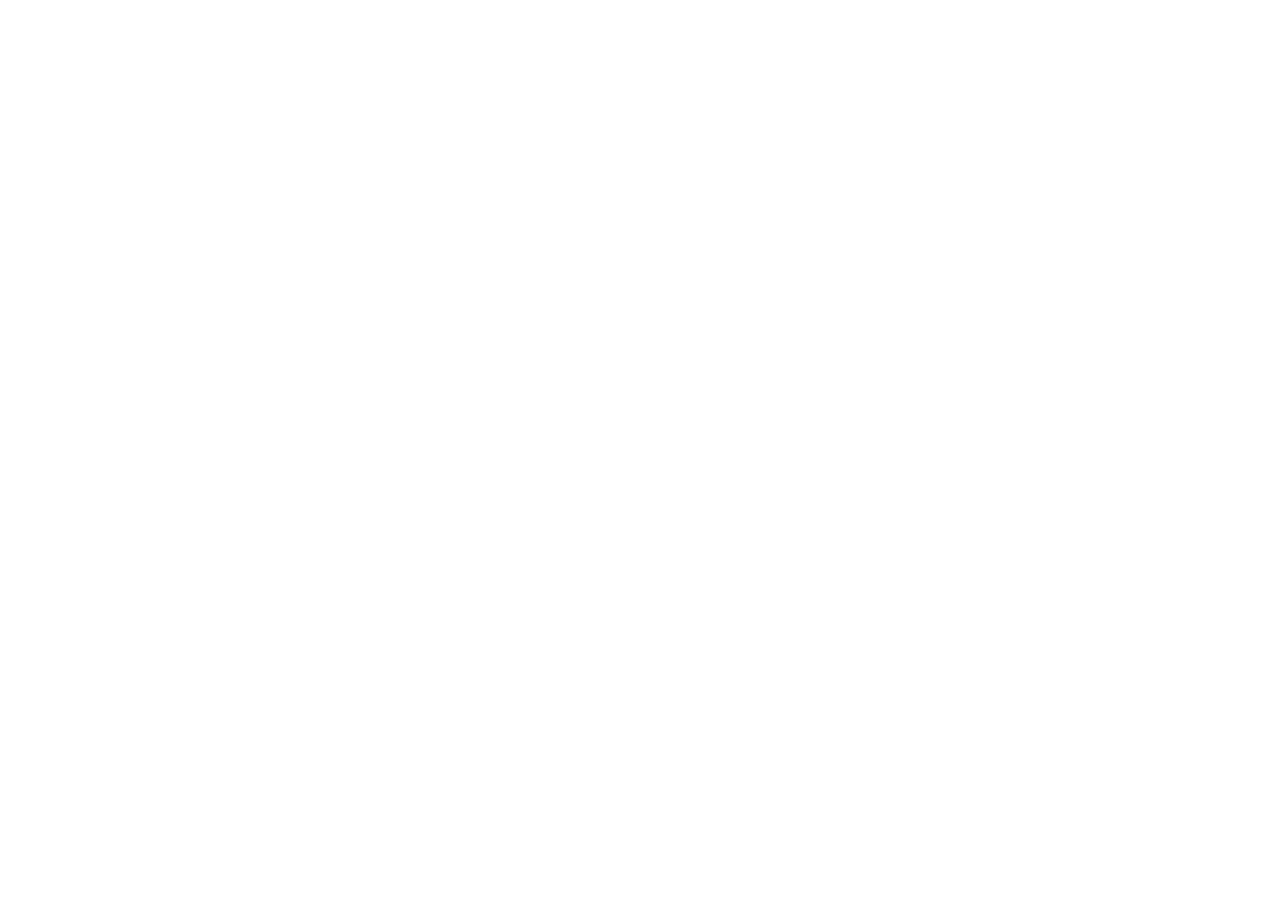
==== index.html @ cc47d5aa "Create index.html" ====
<!DOCTYPE html>
<html lang="en">
<head>
    <meta charset="UTF-8">
    <meta name="viewport" content="width=device-width, initial-scale=1.0">
    <title>prosjekt</title>
</head>
<body>
    
</body>
</html>
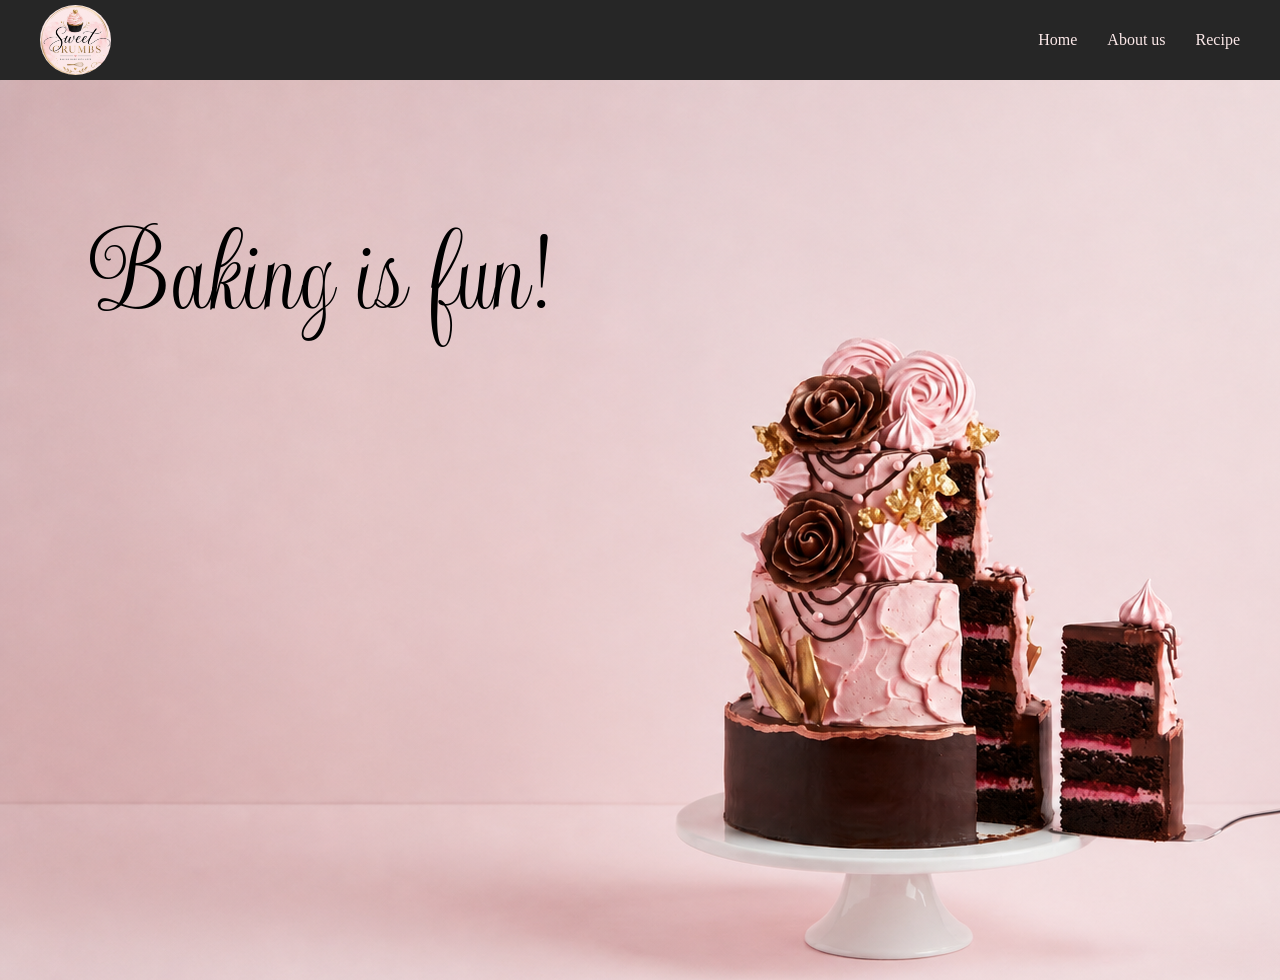
==== commit 1e04e418: "hero glemte litt å commite.. men jeg har satt bakgrunnsbilde i heroen og h1 til bilde. i tillegg job" ====
--- a/index.html
+++ b/index.html
@@ -1,11 +1,30 @@
 <!DOCTYPE html>
 <html lang="en">
+
 <head>
     <meta charset="UTF-8">
     <meta name="viewport" content="width=device-width, initial-scale=1.0">
     <title>prosjekt</title>
+    <link rel="stylesheet" href="style.css">
+    <link rel="preconnect" href="https://fonts.googleapis.com">
+    <link rel="preconnect" href="https://fonts.gstatic.com" crossorigin>
+    <link href="https://fonts.googleapis.com/css2?family=Updock&display=swap" rel="stylesheet">
 </head>
+
 <body>
-    
+    <header class="header">
+        <img src="bilder/logo.jpg" alt="Logo" class="logo">
+        <nav>
+            <a href="#">Home</a>
+            <a href="#">About us</a>
+            <a href="#">Recipe</a>
+        </nav>
+    </header>
+
+    <section class="hero">
+        <h1>Baking is fun!</h1>
+    </section>
+
 </body>
+
 </html>
--- a/style.css
+++ b/style.css
@@ -0,0 +1,54 @@
+* {
+    box-sizing: border-box;
+    margin: 0;
+    padding: 0;
+}
+
+.header {
+  display: flex;
+  justify-content: space-between;
+  align-items: center;
+  padding: 0 40px;
+  height: 80px;
+  background-color: rgb(38, 38, 38);
+}
+
+.logo {
+  height: 70px;
+  width: auto;
+  border-radius: 50%;
+}
+
+nav {
+  display: flex;
+  gap: 30px;
+}
+
+nav a {
+  text-decoration: none;
+  color: rgb(252, 233, 233);
+  font-size: 1rem;
+}
+
+nav a:hover {
+  color: rgb(252, 233, 233);
+  text-decoration: underline;
+}
+
+.hero {
+    height: 100vh;
+    background-image: url(bilder/hero.png);
+
+}
+
+h1 {
+    font-size: 100px;
+    font-family: "Updock", cursive;
+    font-weight: 400;
+    font-style: normal;
+    padding-left: 90px;
+    padding-top: 120px;
+    font-size: 120px;
+    background-position: center;
+    background-repeat: no-repeat;
+}
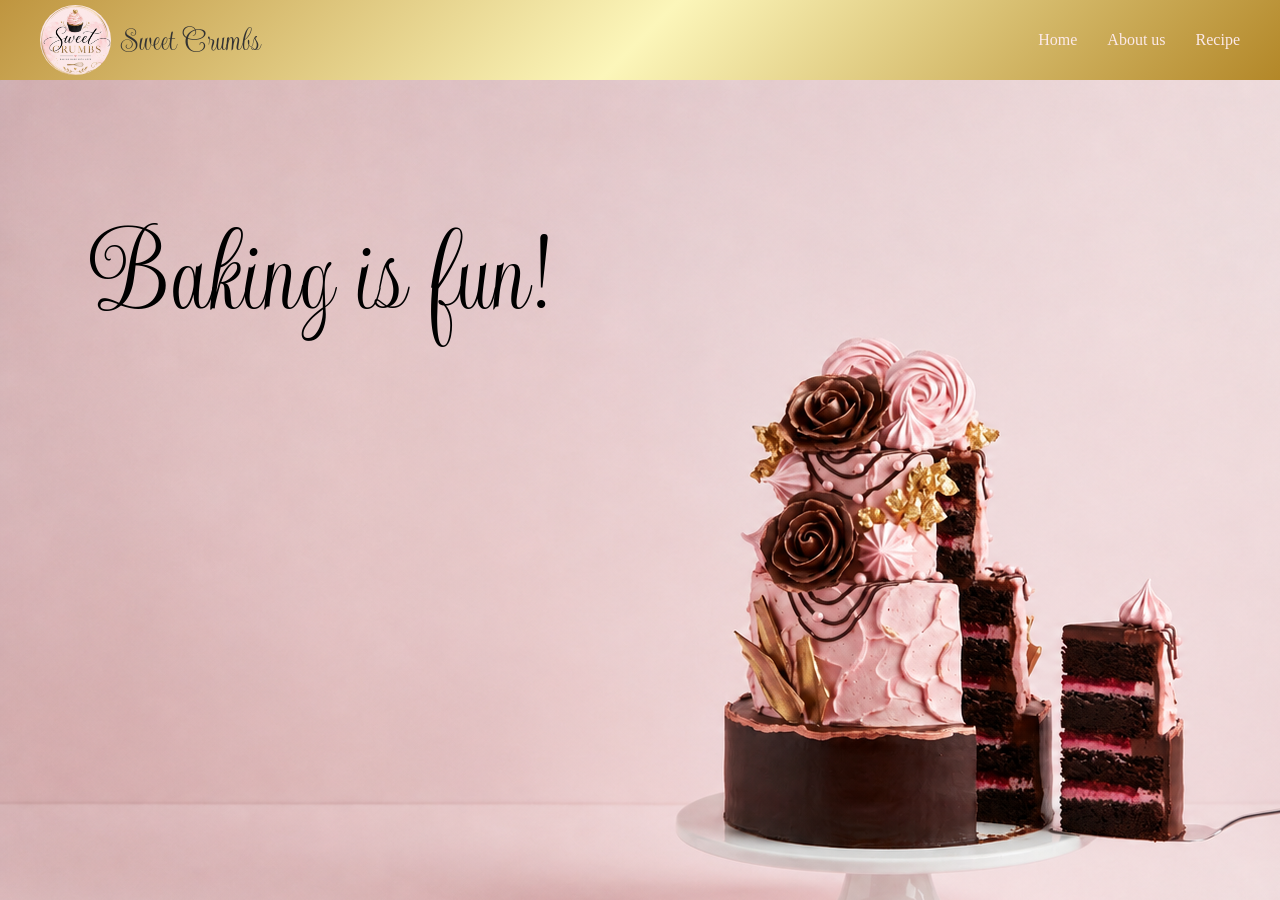
==== commit 5f506e95: "fiks på header osv" ====
--- a/index.html
+++ b/index.html
@@ -13,7 +13,10 @@
 
 <body>
     <header class="header">
-        <img src="bilder/logo.jpg" alt="Logo" class="logo">
+        <div class="logo-group">
+            <img src="bilder/logo.jpg" alt="Logo" class="logo">
+            <span class="logo-text">Sweet Crumbs</span>
+        </div>
         <nav>
             <a href="#">Home</a>
             <a href="#">About us</a>
--- a/style.css
+++ b/style.css
@@ -5,40 +5,53 @@
 }
 
 .header {
-  display: flex;
-  justify-content: space-between;
-  align-items: center;
-  padding: 0 40px;
-  height: 80px;
-  background-color: rgb(38, 38, 38);
+    display: flex;
+    justify-content: space-between;
+    align-items: center;
+    padding: 0 40px;
+    height: 80px;
+    background: linear-gradient(135deg, #BF953F, #FCF6BA, #B38728);
+}
+
+.logo-group {
+    display: flex;
+    align-items: center;
+    gap: 10px;
+}
+
+.logo-text {
+    font-size: 35px;
+    color: #333;
+    font-family: "Updock", cursive;
+    font-weight: 400;
+    font-style: normal;
 }
 
 .logo {
-  height: 70px;
-  width: auto;
-  border-radius: 50%;
+    height: 70px;
+    width: auto;
+    border-radius: 50%;
 }
 
 nav {
-  display: flex;
-  gap: 30px;
+    display: flex;
+    gap: 30px;
 }
 
 nav a {
-  text-decoration: none;
-  color: rgb(252, 233, 233);
-  font-size: 1rem;
+    text-decoration: none;
+    color: rgb(252, 233, 233);
+    font-size: 1rem;
 }
 
 nav a:hover {
-  color: rgb(252, 233, 233);
-  text-decoration: underline;
+    color: rgb(252, 233, 233);
+    text-decoration: underline;
 }
 
 .hero {
-    height: 100vh;
+    height: calc(100vh - 80px);
     background-image: url(bilder/hero.png);
-
 }
 
 h1 {
@@ -51,4 +64,4 @@
     font-size: 120px;
     background-position: center;
     background-repeat: no-repeat;
-}
+}
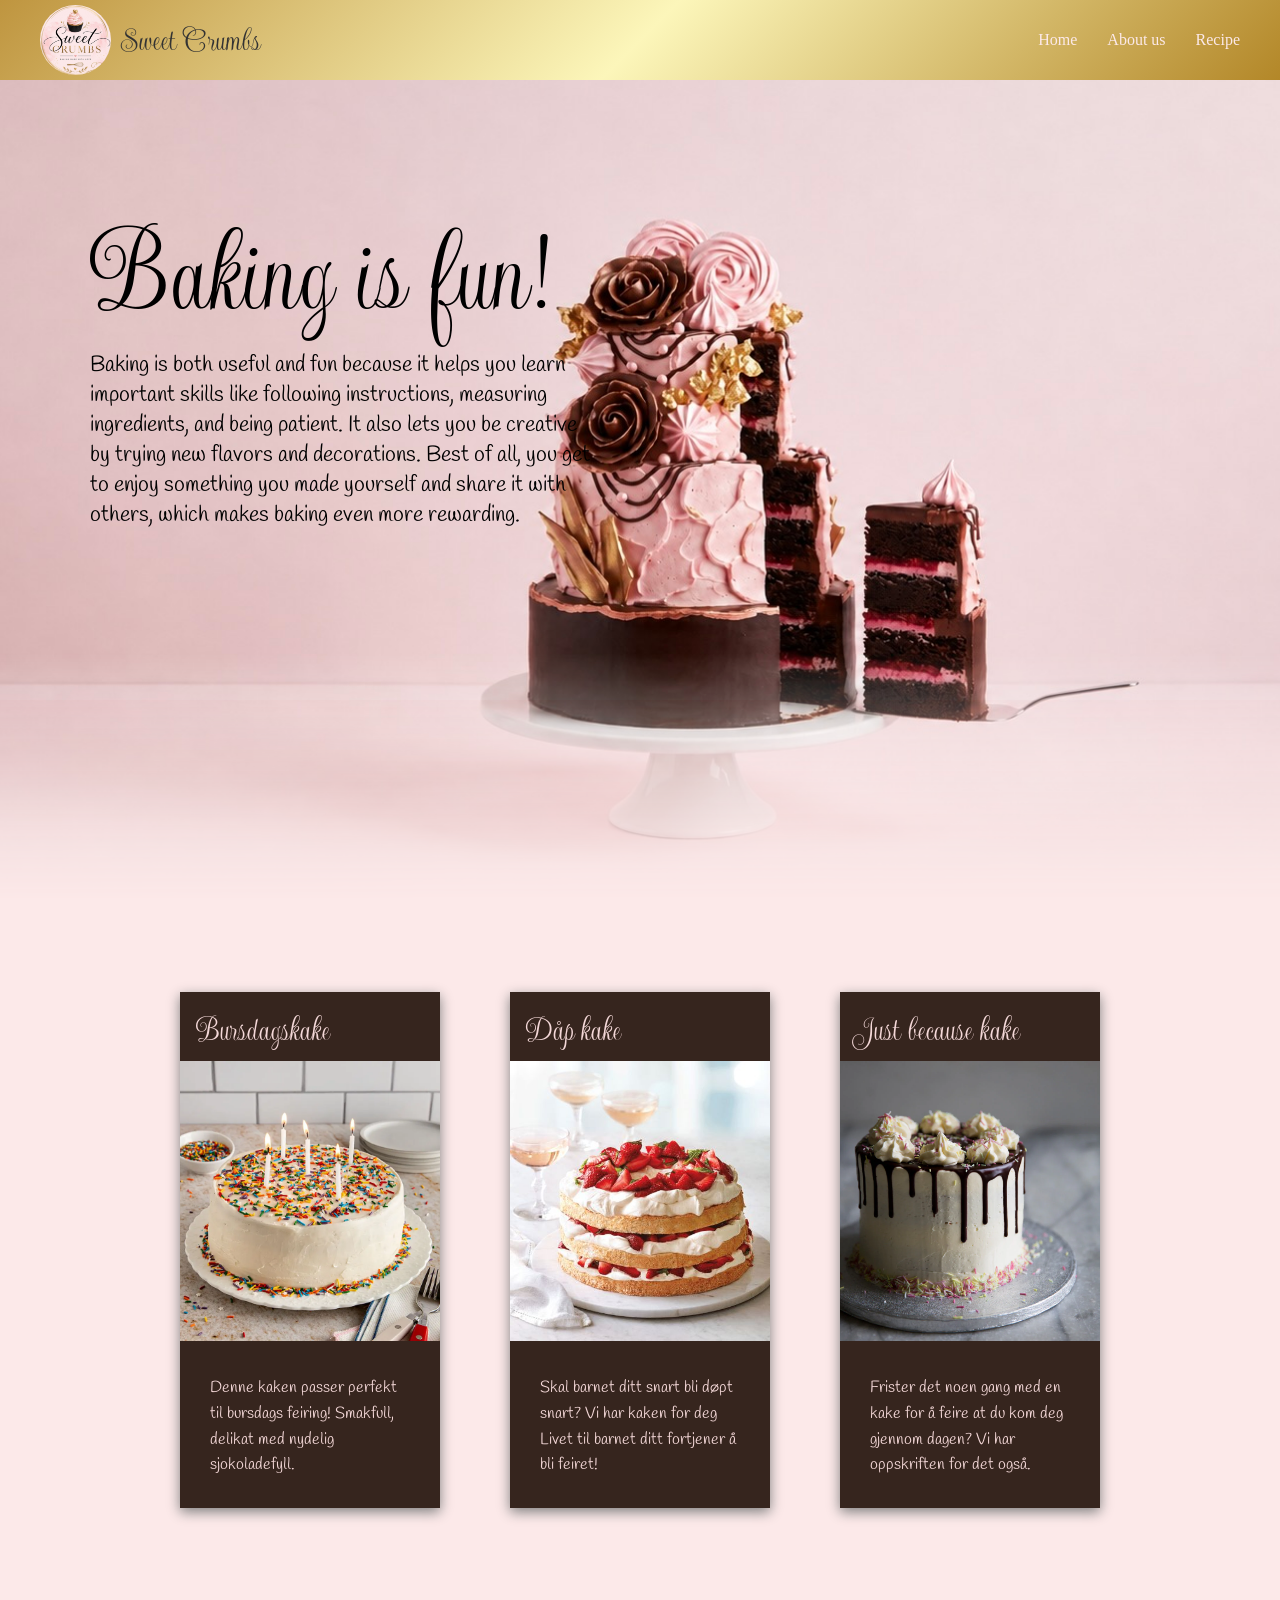
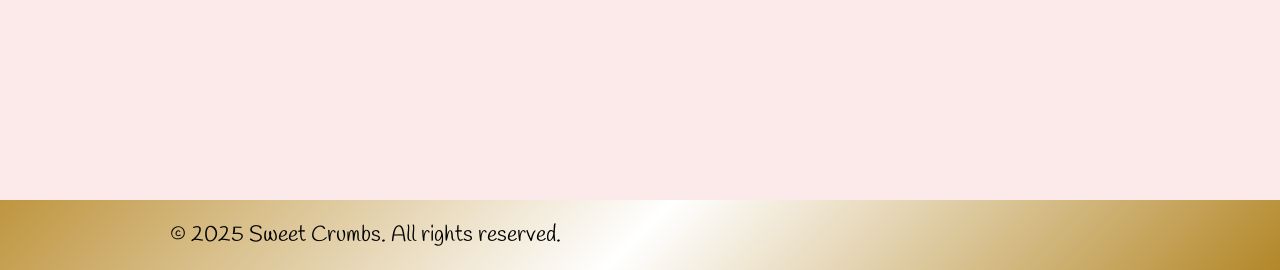
==== commit 423d3512: "jobb på kake sidene" ====
--- a/index.html
+++ b/index.html
@@ -9,6 +9,10 @@
     <link rel="preconnect" href="https://fonts.googleapis.com">
     <link rel="preconnect" href="https://fonts.gstatic.com" crossorigin>
     <link href="https://fonts.googleapis.com/css2?family=Updock&display=swap" rel="stylesheet">
+    <link rel="preconnect" href="https://fonts.googleapis.com">
+    <link rel="preconnect" href="https://fonts.gstatic.com" crossorigin>
+    <link href="https://fonts.googleapis.com/css2?family=Handlee&display=swap" rel="stylesheet">
+
 </head>
 
 <body>
@@ -26,7 +30,44 @@
 
     <section class="hero">
         <h1>Baking is fun!</h1>
+        <p>Baking is both useful and fun because it helps you learn important skills like following instructions,
+            measuring ingredients, and being patient. It also lets you be creative by trying new flavors and
+            decorations. Best of all, you get to enjoy something you made yourself and share it with others, which makes
+            baking even more rewarding.</p>
     </section>
+
+
+    <section class="to">
+  <div class="cake">
+    <a href="cake1.html" class="kort-lenke">
+  <div class="kort">
+    <h2>Bursdagskake</h2>
+    <img src="bilder/cake1.webp" alt="Cake 1">
+    <p>Denne kaken passer perfekt til bursdags feiring! Smakfull, delikat med nydelig sjokoladefyll.</p>
+  </div>
+</a>
+
+<a href="cake2.html" class="kort-lenke">
+  <div class="kort">
+    <h2>Dåp kake</h2>
+    <img src="bilder/cake2.jpg" alt="Cake 2">
+    <p>Skal barnet ditt snart bli døpt snart? Vi har kaken for deg Livet til barnet ditt fortjener å bli feiret!</p>
+  </div>
+</a>
+
+<a href="cake3.html" class="kort-lenke">
+  <div class="kort">
+    <h2>Just because kake</h2>
+    <img src="bilder/cake4.webp" alt="Cake 3">
+    <p>Frister det noen gang med en kake for å feire at du kom deg gjennom dagen? Vi har oppskriften for det også.</p>
+  </div>
+</a>
+  </div>
+</section>
+
+<footer class="footer">
+  <p>© 2025 Sweet Crumbs. All rights reserved.</p>
+</footer>
 
 </body>
 
--- a/style.css
+++ b/style.css
@@ -11,6 +11,7 @@
     padding: 0 40px;
     height: 80px;
     background: linear-gradient(135deg, #BF953F, #FCF6BA, #B38728);
+    position: sticky; top: 0; z-index: 100;
 }
 
 .logo-group {
@@ -52,7 +53,11 @@
 .hero {
     height: calc(100vh - 80px);
     background-image: url(bilder/hero.png);
+    background-position: center;
+    background-size: cover;
+    mask-image: linear-gradient(to bottom, black 70%, transparent 100%);
 }
+
 
 h1 {
     font-size: 100px;
@@ -64,4 +69,82 @@
     font-size: 120px;
     background-position: center;
     background-repeat: no-repeat;
+}
+
+p {
+    max-width: 600px;
+    padding-left: 90px;
+    line-height: 30px;
+    font-family: "Handlee", cursive;
+    font-weight: 400;
+    font-style: normal;
+    font-size: 22px;
+}
+
+.to {
+  background-color: rgb(252, 233, 233);
+  min-height: calc(100vh + 200px);
+  margin-top: -200px;
+  display: flex;
+  justify-content: center;
+  align-items: center;
+}
+
+.cake {
+  display: flex;
+  justify-content: center;
+  gap: 70px;
+}
+
+.kort {
+  background-color: rgb(54, 37, 30);
+  width: 260px;
+  box-shadow: 0 4px 12px gray;
+}
+
+.kort h2 {
+  font-family: "Updock", cursive;
+  font-size: 36px;
+  font-weight: 400;
+  padding: 1rem 1rem 0.5rem;
+  color: #f4d8d8;
+}
+
+.kort img {
+  width: 100%;
+  height: 280px;
+  object-fit: cover;
+}
+
+.kort p {
+  padding: 30px;
+  font-size: 16px;
+  line-height: 1.6;
+  max-width: 100%;
+  color: #f4d8d8;
+}
+
+.kort-lenke {
+  text-decoration: none;
+  color: inherit;
+}
+
+.footer {
+  background: linear-gradient(135deg, #BF953F, #ffffff, #B38728);
+  text-align: center;
+  padding: 20px;
+  font-family: "Handlee", cursive;
+  font-size: 16px;
+}
+
+@media (width < 900px) {
+  .cake {
+    flex-direction: column;
+    margin-bottom: 100px;
+    margin-top: 200px;
+  }
+
+  .kort {
+    width: 400px;
+  }
 }
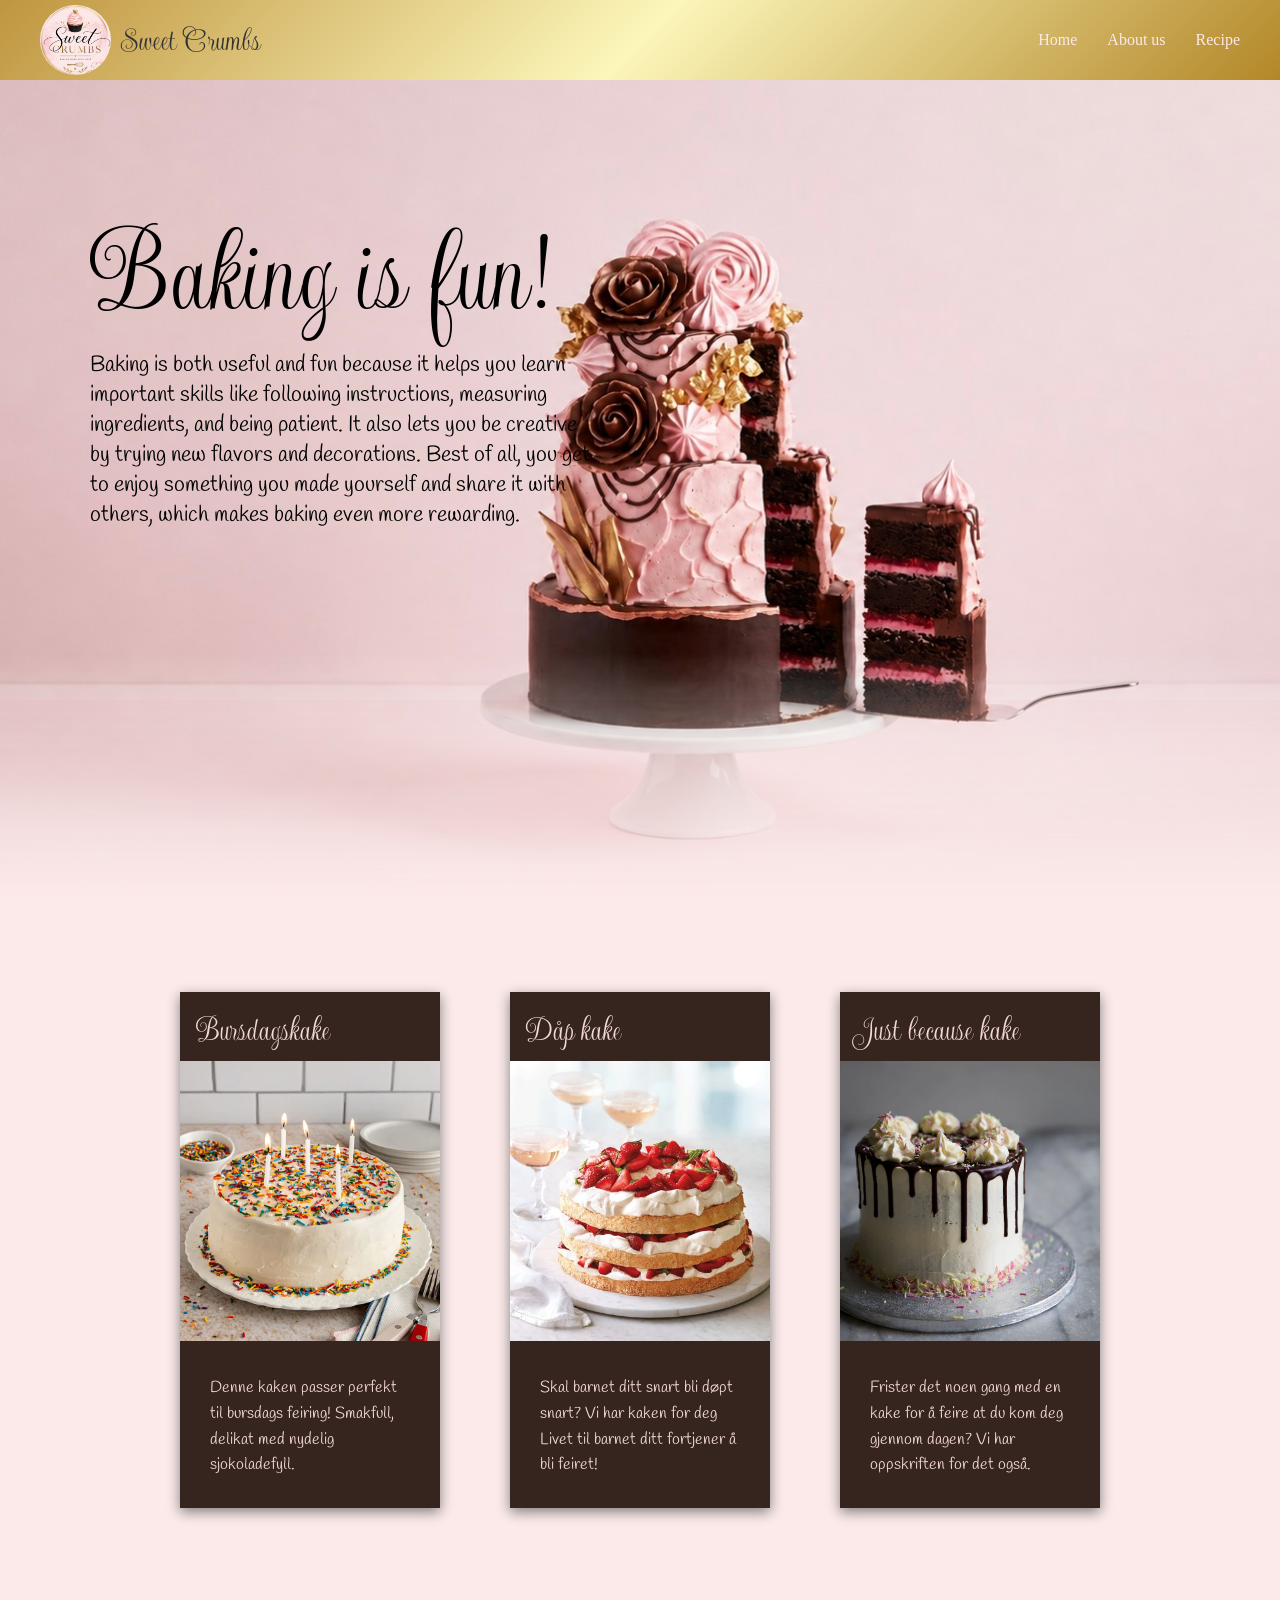
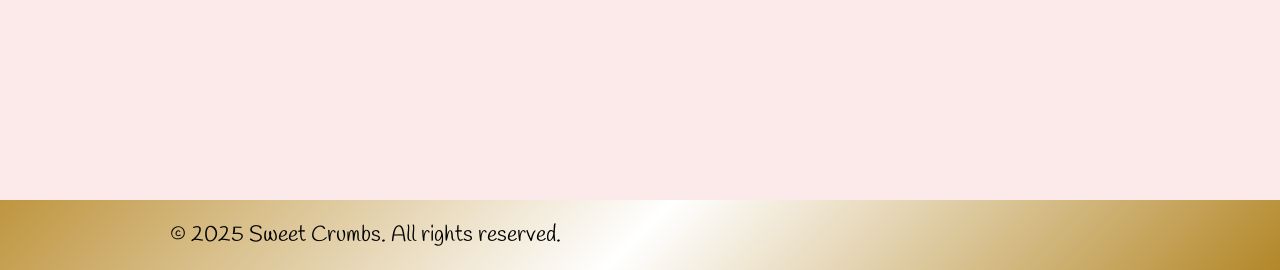
==== commit f9ceed4a: "hamburger" ====
--- a/index.html
+++ b/index.html
@@ -16,17 +16,29 @@
 </head>
 
 <body>
-    <header class="header">
-        <div class="logo-group">
-            <img src="bilder/logo.jpg" alt="Logo" class="logo">
-            <span class="logo-text">Sweet Crumbs</span>
-        </div>
-        <nav>
-            <a href="#">Home</a>
-            <a href="#">About us</a>
-            <a href="#">Recipe</a>
-        </nav>
-    </header>
+    <header class="header" id="main-header">
+  <div class="logo-group">
+    <img src="bilder/logo.jpg" alt="Logo" class="logo">
+    <span class="logo-text">Sweet Crumbs</span>
+  </div>
+  <nav id="main-nav">
+    <a href="#">Home</a>
+    <a href="aboutus.html">About us</a>
+    <a href="#">Recipe</a>
+  </nav>
+</header>
+
+
+<div class="hamburger-wrapper" id="hamburger-wrapper">
+  <button class="hamburger-btn" id="hamburger-btn" aria-label="Open menu">
+    <span></span><span></span><span></span>
+  </button>
+  <div class="hamburger-menu" id="hamburger-menu">
+    <a href="#">Home</a>
+    <a href="aboutus.html">About us</a>
+    <a href="#">Recipe</a>
+  </div>
+</div>
 
     <section class="hero">
         <h1>Baking is fun!</h1>
@@ -69,6 +81,35 @@
   <p>© 2025 Sweet Crumbs. All rights reserved.</p>
 </footer>
 
+<script>
+  const header = document.getElementById('main-header');
+  const hamburgerWrapper = document.getElementById('hamburger-wrapper');
+  const hamburgerBtn = document.getElementById('hamburger-btn');
+  const hamburgerMenu = document.getElementById('hamburger-menu');
+
+  window.addEventListener('scroll', () => {
+    const headerBottom = header.getBoundingClientRect().bottom;
+    if (headerBottom < 0) {
+      hamburgerWrapper.classList.add('visible');
+    } else {
+      hamburgerWrapper.classList.remove('visible');
+      hamburgerBtn.classList.remove('open');
+      hamburgerMenu.classList.remove('open');
+    }
+  });
+
+  hamburgerBtn.addEventListener('click', () => {
+    hamburgerBtn.classList.toggle('open');
+    hamburgerMenu.classList.toggle('open');
+  });
+
+  hamburgerMenu.querySelectorAll('a').forEach(link => {
+    link.addEventListener('click', () => {
+      hamburgerBtn.classList.remove('open');
+      hamburgerMenu.classList.remove('open');
+    });
+  });
+</script>
 </body>
 
 </html>
--- a/style.css
+++ b/style.css
@@ -5,13 +5,92 @@
 }
 
 .header {
-    display: flex;
-    justify-content: space-between;
-    align-items: center;
-    padding: 0 40px;
-    height: 80px;
-    background: linear-gradient(135deg, #BF953F, #FCF6BA, #B38728);
-    position: sticky; top: 0; z-index: 100;
+  display: flex;
+  justify-content: space-between;
+  align-items: center;
+  padding: 0 40px;
+  height: 80px;
+  background: linear-gradient(135deg, #BF953F, #FCF6BA, #B38728);
+}
+
+.hamburger-wrapper {
+  position: fixed;
+  top: 20px;
+  right: 30px;
+  z-index: 200;
+  opacity: 0;
+  pointer-events: none;
+  transition: opacity 0.3s ease;
+}
+
+.hamburger-wrapper.visible {
+  opacity: 1;
+  pointer-events: all;
+}
+
+.hamburger-btn {
+  background: linear-gradient(135deg, #BF953F, #B38728);
+  border: none;
+  border-radius: 8px;
+  width: 48px;
+  height: 48px;
+  display: flex;
+  flex-direction: column;
+  justify-content: center;
+  align-items: center;
+  gap: 6px;
+  cursor: pointer;
+  box-shadow: 0 2px 10px rgba(0,0,0,0.3);
+}
+
+.hamburger-btn span {
+  display: block;
+  width: 24px;
+  height: 2px;
+  background: white;
+  border-radius: 2px;
+  transition: all 0.3s ease;
+}
+
+.hamburger-btn.open span:nth-child(1) {
+  transform: translateY(8px) rotate(45deg);
+}
+.hamburger-btn.open span:nth-child(2) {
+  opacity: 0;
+}
+.hamburger-btn.open span:nth-child(3) {
+  transform: translateY(-8px) rotate(-45deg);
+}
+
+.hamburger-menu {
+  display: none;
+  flex-direction: column;
+  background: linear-gradient(135deg, #BF953F, #FCF6BA);
+  border-radius: 8px;
+  margin-top: 8px;
+  overflow: hidden;
+  box-shadow: 0 4px 16px rgba(0,0,0,0.2);
+}
+
+.hamburger-menu.open {
+  display: flex;
+}
+
+.hamburger-menu a {
+  padding: 14px 24px;
+  text-decoration: none;
+  color: #333;
+  font-family: "Handlee", cursive;
+  font-size: 1rem;
+  border-bottom: 1px solid rgba(0,0,0,0.08);
+}
+
+.hamburger-menu a:last-child {
+  border-bottom: none;
+}
+
+.hamburger-menu a:hover {
+  background-color: rgba(255,255,255,0.3);
 }
 
 .logo-group {
